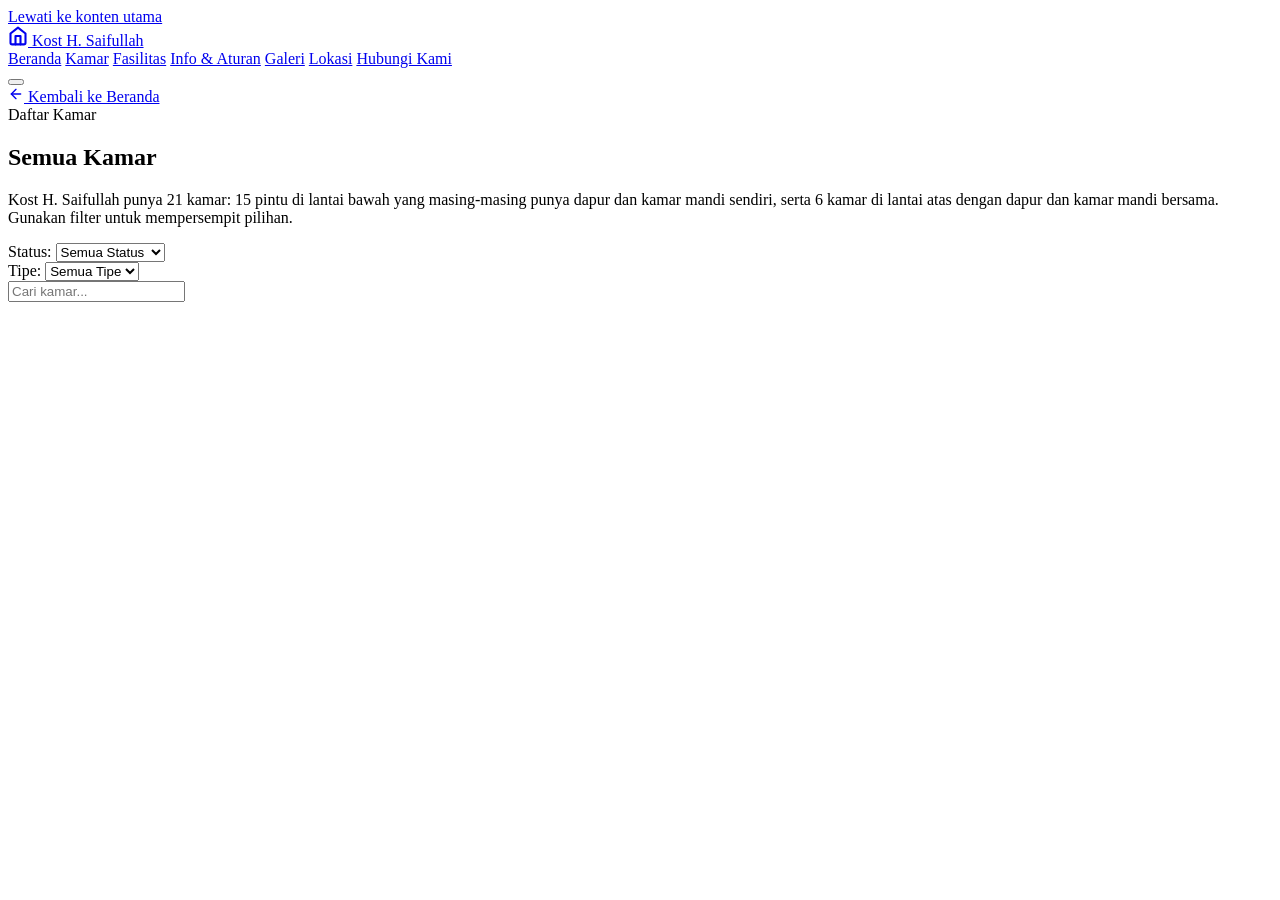
==== kamar.html @ bcdac12e "Add files via upload" ====
<!DOCTYPE html>
<html lang="id">
<head>
  <meta charset="UTF-8">
  <meta name="viewport" content="width=device-width, initial-scale=1.0">
  <meta name="description" content="Daftar lengkap 21 kamar Kost H. Saifullah di Simpang Empat, Batulicin — 15 pintu dengan dapur &amp; kamar mandi pribadi dan 6 kamar lantai atas. Lengkap dengan status ketersediaan, tarif, dan filter.">
  <meta name="theme-color" content="#3A86FF">
  <meta name="robots" content="index, follow">

  <!-- GANTI setelah deploy: URL final situs -->
  <link rel="canonical" href="https://kost-h-saifullah.netlify.app/kamar.html">

  <!-- Open Graph — preview link di WhatsApp, Facebook, Telegram -->
  <meta property="og:type" content="website">
  <meta property="og:locale" content="id_ID">
  <meta property="og:site_name" content="Kost H. Saifullah">
  <meta property="og:url" content="https://kost-h-saifullah.netlify.app/kamar.html">
  <meta property="og:title" content="Daftar Kamar — Kost H. Saifullah">
  <meta property="og:description" content="21 kamar di Simpang Empat, Batulicin. Mulai Rp 500.000/bulan, air &amp; listrik sudah termasuk. Cek status ketersediaan tiap kamar.">
  <!-- GANTI dengan foto asli kost (ukuran ideal 1200x630) -->
  <meta property="og:image" content="https://images.unsplash.com/photo-1564013799919-ab600027ffc6?w=1200&amp;h=630&amp;fit=crop&amp;q=80">
  <meta property="og:image:width" content="1200">
  <meta property="og:image:height" content="630">
  <meta property="og:image:alt" content="Tampak depan Kost H. Saifullah">

  <meta name="twitter:card" content="summary_large_image">
  <meta name="twitter:title" content="Daftar Kamar — Kost H. Saifullah">
  <meta name="twitter:description" content="21 kamar di Simpang Empat, Batulicin. Mulai Rp 500.000/bulan, air &amp; listrik sudah termasuk.">
  <meta name="twitter:image" content="https://images.unsplash.com/photo-1564013799919-ab600027ffc6?w=1200&amp;h=630&amp;fit=crop&amp;q=80">

  <title>Daftar Kamar — Kost H. Saifullah</title>

  <!-- Fonts -->
  <link rel="preconnect" href="https://fonts.googleapis.com">
  <link rel="preconnect" href="https://fonts.gstatic.com" crossorigin>
  <link href="https://fonts.googleapis.com/css2?family=Poppins:wght@400;500;700&display=swap" rel="stylesheet">

  <!-- Styles -->
  <link rel="stylesheet" href="css/style.css">

  <!-- Favicon -->
  <link rel="icon" href="data:image/svg+xml,%3Csvg xmlns='http://www.w3.org/2000/svg' viewBox='0 0 24 24' fill='%233A86FF'%3E%3Cpath d='M3 9l9-7 9 7v11a2 2 0 0 1-2 2H5a2 2 0 0 1-2-2z'/%3E%3Cpolyline points='9 22 9 12 15 12 15 22' fill='white'/%3E%3C/svg%3E">
</head>
<body>

  <a class="skip-link" href="#konten">Lewati ke konten utama</a>

  <noscript>
    <div class="noscript-banner">
      <h1>Daftar Kamar — Kost H. Saifullah</h1>
      <p>Halaman ini membutuhkan JavaScript untuk menampilkan daftar kamar beserta status ketersediaannya.
         Aktifkan JavaScript di browser Anda, lalu muat ulang halaman.</p>
      <p><strong>Peringatan:</strong> waspada penipuan. Wajib melihat wujud fisik kamar atau mendatangi lokasi
         langsung sebelum melakukan transfer uang.</p>
    </div>
  </noscript>

  <!-- ============================================================
       NAVIGATION — tautan section menunjuk ke beranda (index.html)
       ============================================================ -->
  <nav class="nav" id="nav">
    <div class="nav__container">
      <a href="index.html" class="nav__logo">
        <span class="nav__logo-icon">
          <svg xmlns="http://www.w3.org/2000/svg" width="20" height="20" viewBox="0 0 24 24" fill="none" stroke="currentColor" stroke-width="2.5" stroke-linecap="round" stroke-linejoin="round">
            <path d="M3 9l9-7 9 7v11a2 2 0 0 1-2 2H5a2 2 0 0 1-2-2z"/>
            <polyline points="9 22 9 12 15 12 15 22"/>
          </svg>
        </span>
        Kost H. Saifullah
      </a>

      <div class="nav__links" id="navLinks">
        <a href="index.html" class="nav__link">Beranda</a>
        <a href="kamar.html" class="nav__link active">Kamar</a>
        <a href="index.html#fasilitas" class="nav__link">Fasilitas</a>
        <a href="index.html#info" class="nav__link">Info &amp; Aturan</a>
        <a href="index.html#galeri" class="nav__link">Galeri</a>
        <a href="index.html#lokasi" class="nav__link">Lokasi</a>
        <a href="index.html#hubungi" class="nav__link">Hubungi Kami</a>
      </div>

      <button type="button" class="nav__hamburger" id="hamburger" aria-label="Buka menu navigasi" aria-expanded="false" aria-controls="navLinks">
        <span></span>
        <span></span>
        <span></span>
      </button>
    </div>
  </nav>

  <main id="konten">

  <!-- ============================================================
       DAFTAR SEMUA KAMAR + FILTER
       ============================================================ -->
  <section class="section section--halaman" id="kamar">
    <div class="container">
      <a class="tautan-kembali" href="index.html">
        <svg xmlns="http://www.w3.org/2000/svg" width="16" height="16" viewBox="0 0 24 24" fill="none" stroke="currentColor" stroke-width="2" stroke-linecap="round" stroke-linejoin="round" aria-hidden="true" focusable="false">
          <line x1="19" y1="12" x2="5" y2="12"/>
          <polyline points="12 19 5 12 12 5"/>
        </svg>
        Kembali ke Beranda
      </a>

      <div class="text-center">
        <span class="section-label">Daftar Kamar</span>
        <h1 class="section-title">Semua Kamar</h1>
        <p class="section-desc mx-auto">Kost H. Saifullah punya 21 kamar: 15 pintu di lantai bawah yang masing-masing
          punya dapur dan kamar mandi sendiri, serta 6 kamar di lantai atas dengan dapur dan kamar mandi bersama.
          Gunakan filter untuk mempersempit pilihan.</p>
      </div>

      <div class="filters">
        <div class="filter-group">
          <span class="filter-label">Status:</span>
          <select class="filter-select" id="filterStatus">
            <option value="all">Semua Status</option>
            <option value="tersedia">Tersedia</option>
            <option value="hampir-penuh">Hampir Penuh</option>
            <option value="tidak-tersedia">Tidak Tersedia</option>
          </select>
        </div>

        <div class="filter-group">
          <span class="filter-label">Tipe:</span>
          <!-- Daftar tipe diisi dari data.js oleh renderTypeFilterOptions() -->
          <select class="filter-select" id="filterType">
            <option value="">Semua Tipe</option>
          </select>
        </div>

        <div class="filter-group" style="flex:1;min-width:200px;">
          <input class="filter-search" id="filterSearch" type="text" placeholder="Cari kamar..." aria-label="Cari kamar">
        </div>
      </div>

      <div class="filter-result" id="filterResult" aria-live="polite"></div>

      <div id="allRooms"></div>
    </div>
  </section>

  </main>

  <!-- ============================================================
       FOOTER
       ============================================================ -->
  <footer class="footer">
    <div class="container" id="footerContent"></div>
  </footer>

  <div id="backToTop"></div>

  <!-- ============================================================
       SCRIPTS
       ============================================================ -->
  <script src="js/data.js"></script>
  <script src="js/status.js"></script>
  <script src="js/script.js"></script>

</body>
</html>
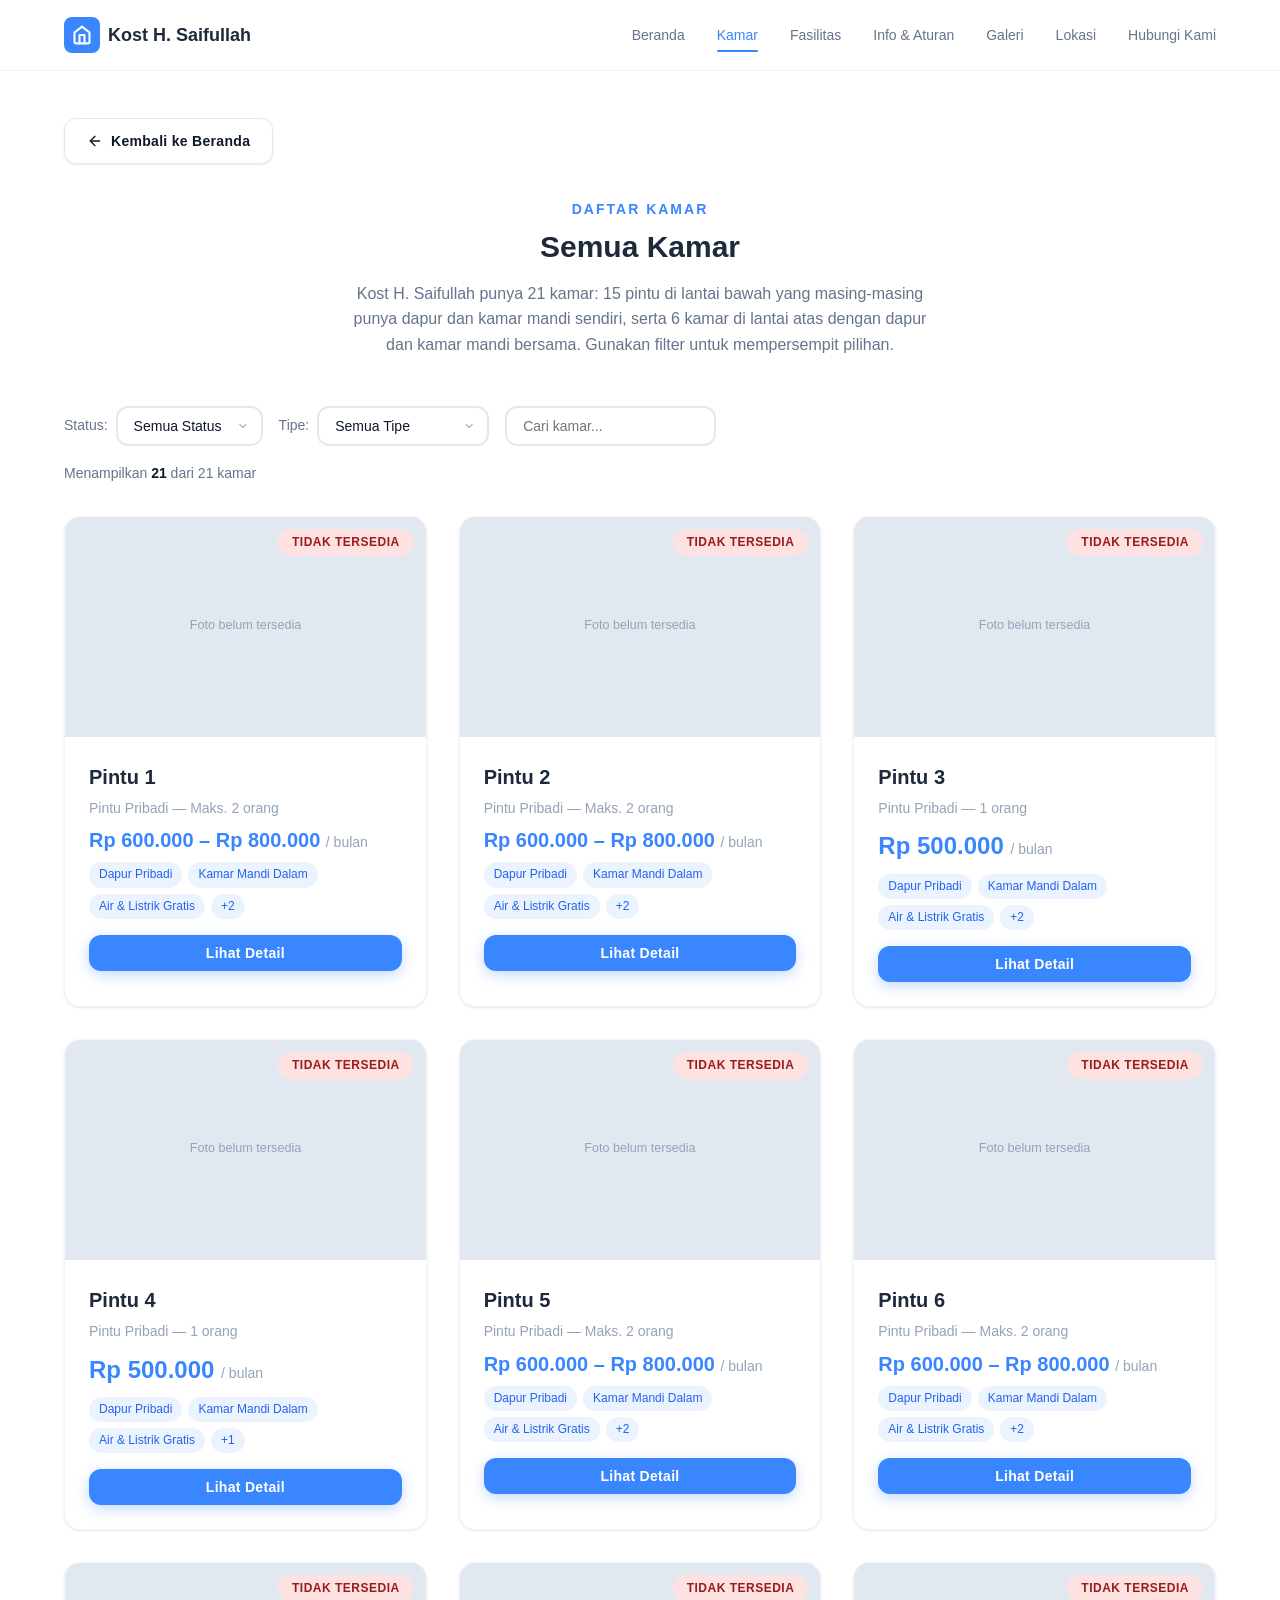
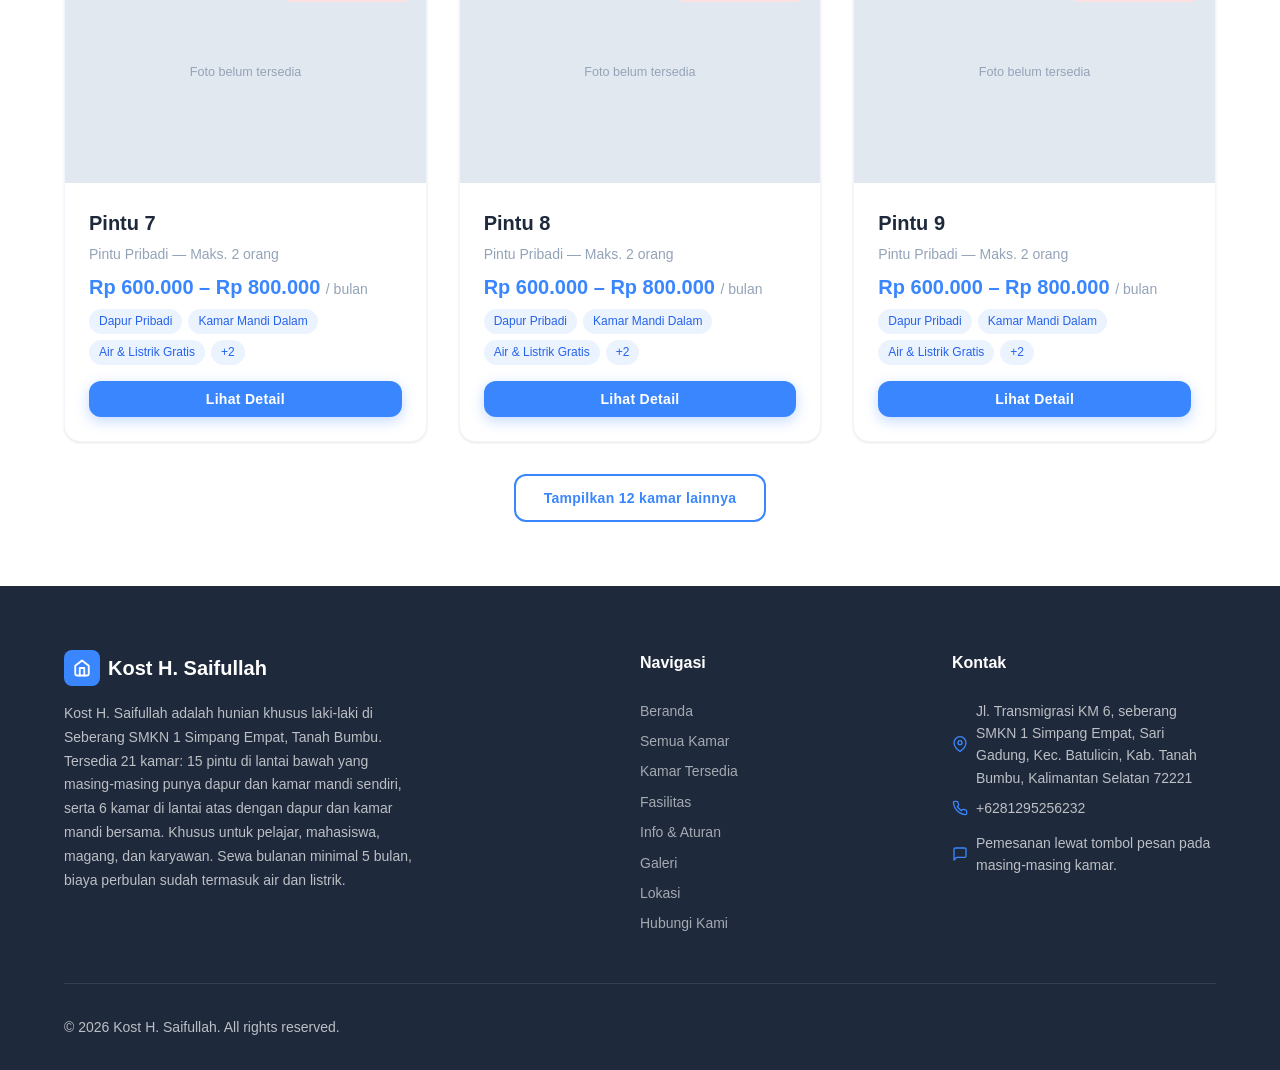
==== commit ba1eb1c6: "ganti OG image pakai foto asli kost" ====
--- a/kamar.html
+++ b/kamar.html
@@ -17,16 +17,15 @@
   <meta property="og:url" content="https://kost-h-saifullah.netlify.app/kamar.html">
   <meta property="og:title" content="Daftar Kamar — Kost H. Saifullah">
   <meta property="og:description" content="21 kamar di Simpang Empat, Batulicin. Mulai Rp 500.000/bulan, air &amp; listrik sudah termasuk. Cek status ketersediaan tiap kamar.">
-  <!-- GANTI dengan foto asli kost (ukuran ideal 1200x630) -->
-  <meta property="og:image" content="https://images.unsplash.com/photo-1564013799919-ab600027ffc6?w=1200&amp;h=630&amp;fit=crop&amp;q=80">
+  <meta property="og:image" content="https://kost-h-saifullah.netlify.app/images/webkos_og.jpg">
   <meta property="og:image:width" content="1200">
   <meta property="og:image:height" content="630">
-  <meta property="og:image:alt" content="Tampak depan Kost H. Saifullah">
+  <meta property="og:image:alt" content="Kost H. Saifullah — Hunian nyaman di Batulicin">
 
   <meta name="twitter:card" content="summary_large_image">
   <meta name="twitter:title" content="Daftar Kamar — Kost H. Saifullah">
   <meta name="twitter:description" content="21 kamar di Simpang Empat, Batulicin. Mulai Rp 500.000/bulan, air &amp; listrik sudah termasuk.">
-  <meta name="twitter:image" content="https://images.unsplash.com/photo-1564013799919-ab600027ffc6?w=1200&amp;h=630&amp;fit=crop&amp;q=80">
+  <meta name="twitter:image" content="https://kost-h-saifullah.netlify.app/images/webkos_og.jpg">
 
   <title>Daftar Kamar — Kost H. Saifullah</title>
 
--- a/css/style.css
+++ b/css/style.css
@@ -0,0 +1,2757 @@
+/* ============================================================
+   KOST H. SAIFULLAH — Website Styles
+   Modern · Profesional · Responsif
+   ============================================================ */
+
+/* --- CSS Custom Properties --- */
+:root {
+    /* Colors — Biru Laut Professional */
+    --primary: #3A86FF;
+    --primary-hover: #2D7AE8;
+    --primary-light: #EBF3FF;
+    --primary-dark: #2563EB;
+    --secondary: #1E293B;
+    --secondary-light: #334155;
+    --accent: #60A5FA;
+    --accent-light: #DBEAFE;
+    --bg: #FFFFFF;
+    --bg-alt: #F8FAFC;
+    --surface: #FFFFFF;
+    --text: #0F172A;
+    --text-secondary: #64748B;
+    --text-muted: #94A3B8;
+    --border: #E2E8F0;
+    --border-light: #F1F5F9;
+
+    /* Status Colors */
+    --success: #10B981;
+    --success-bg: #D1FAE5;
+    --warning: #F59E0B;
+    --warning-bg: #FEF3C7;
+    --danger: #EF4444;
+    --danger-bg: #FEE2E2;
+
+    /* Typography */
+    --font-family: 'Poppins', -apple-system, BlinkMacSystemFont, 'Segoe UI', Roboto, sans-serif;
+    --font-size-xs: 0.75rem;
+    --font-size-sm: 0.875rem;
+    --font-size-base: 1rem;
+    --font-size-lg: 1.125rem;
+    --font-size-xl: 1.25rem;
+    --font-size-2xl: 1.5rem;
+    --font-size-3xl: 1.875rem;
+    --font-size-4xl: 2.25rem;
+    --font-size-5xl: 3rem;
+
+    /* Spacing */
+    --space-xs: 0.25rem;
+    --space-sm: 0.5rem;
+    --space-md: 1rem;
+    --space-lg: 1.5rem;
+    --space-xl: 2rem;
+    --space-2xl: 3rem;
+    --space-3xl: 4rem;
+    --space-4xl: 6rem;
+
+    /* Border Radius */
+    --radius-sm: 8px;
+    --radius-md: 12px;
+    --radius-lg: 16px;
+    --radius-xl: 24px;
+    --radius-full: 9999px;
+
+    /* Shadows */
+    --shadow-sm: 0 1px 3px rgba(0, 0, 0, 0.06), 0 1px 2px rgba(0, 0, 0, 0.04);
+    --shadow-md: 0 4px 12px rgba(0, 0, 0, 0.08);
+    --shadow-lg: 0 10px 30px rgba(0, 0, 0, 0.1);
+    --shadow-xl: 0 20px 60px rgba(0, 0, 0, 0.15);
+
+    /* Transitions */
+    --transition-fast: 150ms ease;
+    --transition-base: 250ms ease;
+    --transition-slow: 400ms ease;
+
+    /* Container */
+    --container-max: 1200px;
+    --container-pad: 1.5rem;
+}
+
+/* --- Reset & Base --- */
+*,
+*::before,
+*::after {
+    margin: 0;
+    padding: 0;
+    box-sizing: border-box;
+}
+
+html {
+    scroll-behavior: smooth;
+    -webkit-text-size-adjust: 100%;
+}
+
+body {
+    font-family: var(--font-family);
+    font-size: var(--font-size-base);
+    line-height: 1.6;
+    color: var(--text);
+    background-color: var(--bg);
+    -webkit-font-smoothing: antialiased;
+    -moz-osx-font-smoothing: grayscale;
+}
+
+img {
+    max-width: 100%;
+    height: auto;
+    display: block;
+}
+
+a {
+    color: var(--primary);
+    text-decoration: none;
+    transition: color var(--transition-fast);
+}
+
+a:hover {
+    color: var(--primary-hover);
+}
+
+button {
+    cursor: pointer;
+    font-family: inherit;
+    border: none;
+    background: none;
+}
+
+ul,
+ol {
+    list-style: none;
+}
+
+/* --- Container --- */
+.container {
+    max-width: var(--container-max);
+    margin: 0 auto;
+    padding: 0 var(--container-pad);
+}
+
+/* --- Section --- */
+.section {
+    padding: var(--space-3xl) 0;
+}
+
+.section-label {
+    display: inline-block;
+    font-size: var(--font-size-sm);
+    font-weight: 600;
+    color: var(--primary);
+    text-transform: uppercase;
+    letter-spacing: 2px;
+    margin-bottom: var(--space-sm);
+}
+
+.section-title {
+    font-size: var(--font-size-3xl);
+    font-weight: 700;
+    color: var(--secondary);
+    margin-bottom: var(--space-md);
+    line-height: 1.2;
+}
+
+.section-desc {
+    font-size: var(--font-size-base);
+    color: var(--text-secondary);
+    max-width: 600px;
+    margin-bottom: var(--space-2xl);
+}
+
+.text-center {
+    text-align: center;
+}
+
+.mx-auto {
+    margin-left: auto;
+    margin-right: auto;
+}
+
+/* --- Navigation --- */
+.nav {
+    position: fixed;
+    top: 0;
+    left: 0;
+    right: 0;
+    z-index: 1000;
+    background: rgba(255, 255, 255, 0.95);
+    backdrop-filter: blur(20px);
+    -webkit-backdrop-filter: blur(20px);
+    border-bottom: 1px solid var(--border-light);
+    transition: box-shadow var(--transition-base);
+}
+
+.nav.scrolled {
+    box-shadow: var(--shadow-sm);
+}
+
+.nav__container {
+    max-width: var(--container-max);
+    margin: 0 auto;
+    padding: 0 var(--container-pad);
+    display: flex;
+    align-items: center;
+    justify-content: space-between;
+    height: 70px;
+}
+
+.nav__logo {
+    display: flex;
+    align-items: center;
+    gap: var(--space-sm);
+    font-weight: 700;
+    font-size: var(--font-size-lg);
+    color: var(--secondary);
+    text-decoration: none;
+}
+
+.nav__logo-icon {
+    width: 36px;
+    height: 36px;
+    background: var(--primary);
+    border-radius: var(--radius-sm);
+    display: flex;
+    align-items: center;
+    justify-content: center;
+    color: white;
+    font-size: 18px;
+}
+
+.nav__links {
+    display: flex;
+    align-items: center;
+    gap: var(--space-xl);
+}
+
+.nav__link {
+    font-size: var(--font-size-sm);
+    font-weight: 500;
+    color: var(--text-secondary);
+    transition: color var(--transition-fast);
+    position: relative;
+    padding: 4px 0;
+}
+
+.nav__link::after {
+    content: '';
+    position: absolute;
+    bottom: -2px;
+    left: 0;
+    width: 0;
+    height: 2px;
+    background: var(--primary);
+    border-radius: 2px;
+    transition: width var(--transition-base);
+}
+
+.nav__link:hover,
+.nav__link.active {
+    color: var(--primary);
+}
+
+.nav__link:hover::after,
+.nav__link.active::after {
+    width: 100%;
+}
+
+.nav__hamburger {
+    display: none;
+    flex-direction: column;
+    gap: 5px;
+    padding: 4px;
+    cursor: pointer;
+    background: none;
+    border: none;
+}
+
+.nav__hamburger span {
+    display: block;
+    width: 24px;
+    height: 2px;
+    background: var(--secondary);
+    border-radius: 2px;
+    transition: var(--transition-base);
+}
+
+.nav__hamburger.active span:nth-child(1) {
+    transform: rotate(45deg) translate(5px, 5px);
+}
+
+.nav__hamburger.active span:nth-child(2) {
+    opacity: 0;
+}
+
+.nav__hamburger.active span:nth-child(3) {
+    transform: rotate(-45deg) translate(5px, -5px);
+}
+
+/* --- Hero --- */
+.hero {
+    min-height: 100vh;
+    display: flex;
+    align-items: center;
+    position: relative;
+    padding-top: 70px;
+    overflow: hidden;
+    background: linear-gradient(135deg, var(--secondary) 0%, #0F172A 100%);
+}
+
+.hero__bg {
+    position: absolute;
+    inset: 0;
+    z-index: 0;
+}
+
+.hero__bg img {
+    width: 100%;
+    height: 100%;
+    object-fit: cover;
+    opacity: 0.25;
+}
+
+.hero__overlay {
+    position: absolute;
+    inset: 0;
+    background: linear-gradient(
+        135deg,
+        rgba(30, 41, 59, 0.92) 0%,
+        rgba(30, 41, 59, 0.7) 50%,
+        rgba(30, 41, 59, 0.5) 100%
+    );
+    z-index: 1;
+}
+
+.hero__content {
+    position: relative;
+    z-index: 2;
+    max-width: 700px;
+    padding: var(--space-3xl) var(--container-pad);
+}
+
+.hero__badge {
+    display: inline-flex;
+    align-items: center;
+    gap: 6px;
+    background: rgba(255, 255, 255, 0.1);
+    backdrop-filter: blur(10px);
+    border: 1px solid rgba(255, 255, 255, 0.15);
+    padding: 6px 16px;
+    border-radius: var(--radius-full);
+    font-size: var(--font-size-sm);
+    color: rgba(255, 255, 255, 0.9);
+    margin-bottom: var(--space-lg);
+    animation: fadeInUp 0.6s ease;
+}
+
+.hero__title {
+    font-size: var(--font-size-5xl);
+    font-weight: 800;
+    color: white;
+    line-height: 1.15;
+    margin-bottom: var(--space-lg);
+    animation: fadeInUp 0.6s ease 0.1s both;
+}
+
+.hero__title span {
+    color: var(--primary);
+}
+
+.hero__desc {
+    font-size: var(--font-size-lg);
+    color: rgba(255, 255, 255, 0.8);
+    line-height: 1.7;
+    margin-bottom: var(--space-xl);
+    animation: fadeInUp 0.6s ease 0.2s both;
+}
+
+.hero__actions {
+    display: flex;
+    gap: var(--space-md);
+    flex-wrap: wrap;
+    animation: fadeInUp 0.6s ease 0.3s both;
+}
+
+/* --- Buttons --- */
+.btn {
+    display: inline-flex;
+    align-items: center;
+    gap: 8px;
+    padding: 14px 28px;
+    font-size: var(--font-size-sm);
+    font-weight: 600;
+    border-radius: var(--radius-md);
+    transition: all var(--transition-base);
+    text-decoration: none;
+    letter-spacing: 0.3px;
+}
+
+.btn-primary {
+    background: var(--primary);
+    color: white;
+    box-shadow: 0 4px 14px rgba(58, 134, 255, 0.3);
+}
+
+.btn-primary:hover {
+    background: var(--primary-hover);
+    color: white;
+    transform: translateY(-2px);
+    box-shadow: 0 6px 20px rgba(58, 134, 255, 0.35);
+}
+
+.btn-outline {
+    background: transparent;
+    color: white;
+    border: 2px solid rgba(255, 255, 255, 0.3);
+}
+
+.btn-outline:hover {
+    background: rgba(255, 255, 255, 0.1);
+    color: white;
+    border-color: rgba(255, 255, 255, 0.5);
+}
+
+.btn-wa {
+    background: #25D366;
+    color: white;
+    box-shadow: 0 4px 14px rgba(37, 211, 102, 0.35);
+}
+
+.btn-wa:hover {
+    background: #20BD5A;
+    color: white;
+    transform: translateY(-2px);
+    box-shadow: 0 6px 20px rgba(37, 211, 102, 0.4);
+}
+
+.btn-wa-large {
+    padding: 18px 36px;
+    font-size: var(--font-size-lg);
+}
+
+.btn-sm {
+    padding: 10px 20px;
+    font-size: var(--font-size-sm);
+}
+
+/* --- Room Cards --- */
+.rooms-grid {
+    display: grid;
+    grid-template-columns: repeat(auto-fill, minmax(340px, 1fr));
+    gap: var(--space-xl);
+}
+
+.room-card {
+    background: var(--surface);
+    border-radius: var(--radius-lg);
+    overflow: hidden;
+    box-shadow: var(--shadow-sm);
+    transition: all var(--transition-base);
+    border: 1px solid var(--border-light);
+}
+
+.room-card:hover {
+    transform: translateY(-4px);
+    box-shadow: var(--shadow-lg);
+}
+
+.room-card__image {
+    position: relative;
+    height: 220px;
+    overflow: hidden;
+}
+
+.room-card__image img {
+    width: 100%;
+    height: 100%;
+    object-fit: cover;
+    transition: transform var(--transition-slow);
+}
+
+.room-card:hover .room-card__image img {
+    transform: scale(1.05);
+}
+
+.room-card__status {
+    position: absolute;
+    top: 12px;
+    right: 12px;
+    padding: 4px 14px;
+    border-radius: var(--radius-full);
+    font-size: var(--font-size-xs);
+    font-weight: 600;
+    text-transform: uppercase;
+    letter-spacing: 0.5px;
+}
+
+.room-card__status--tersedia {
+    background: var(--success-bg);
+    color: var(--success);
+}
+
+.room-card__status--hampir-penuh {
+    background: var(--warning-bg);
+    color: var(--warning);
+}
+
+.room-card__status--tidak-tersedia {
+    background: var(--danger-bg);
+    color: var(--danger);
+}
+
+.room-card__body {
+    padding: var(--space-lg);
+}
+
+.room-card__title {
+    font-size: var(--font-size-xl);
+    font-weight: 700;
+    color: var(--secondary);
+    margin-bottom: 4px;
+}
+
+.room-card__type {
+    font-size: var(--font-size-sm);
+    color: var(--text-muted);
+    margin-bottom: var(--space-sm);
+}
+
+.room-card__price {
+    font-size: var(--font-size-2xl);
+    font-weight: 700;
+    color: var(--primary);
+    margin-bottom: var(--space-sm);
+}
+
+.room-card__price span {
+    font-size: var(--font-size-sm);
+    font-weight: 400;
+    color: var(--text-muted);
+}
+
+.room-card__facilities {
+    display: flex;
+    flex-wrap: wrap;
+    gap: 6px;
+    margin-bottom: var(--space-md);
+}
+
+.room-card__facility-tag {
+    font-size: var(--font-size-xs);
+    padding: 3px 10px;
+    background: var(--primary-light);
+    color: var(--primary-dark);
+    border-radius: var(--radius-full);
+    font-weight: 500;
+}
+
+.room-card__action {
+    display: flex;
+    gap: var(--space-sm);
+}
+
+/* --- Filters --- */
+.filters {
+    display: flex;
+    flex-wrap: wrap;
+    gap: var(--space-md);
+    margin-bottom: var(--space-2xl);
+    align-items: center;
+}
+
+.filter-group {
+    display: flex;
+    align-items: center;
+    gap: var(--space-sm);
+}
+
+.filter-label {
+    font-size: var(--font-size-sm);
+    font-weight: 500;
+    color: var(--text-secondary);
+}
+
+.filter-select {
+    padding: 10px 16px;
+    border: 2px solid var(--border);
+    border-radius: var(--radius-md);
+    font-family: inherit;
+    font-size: var(--font-size-sm);
+    color: var(--text);
+    background: var(--surface);
+    cursor: pointer;
+    transition: border-color var(--transition-fast);
+    appearance: none;
+    background-image: url("data:image/svg+xml,%3Csvg xmlns='http://www.w3.org/2000/svg' width='12' height='12' viewBox='0 0 24 24' fill='none' stroke='%236B7280' stroke-width='2' stroke-linecap='round' stroke-linejoin='round'%3E%3Cpolyline points='6 9 12 15 18 9'%3E%3C/polyline%3E%3C/svg%3E");
+    background-repeat: no-repeat;
+    background-position: right 12px center;
+    padding-right: 36px;
+}
+
+.filter-select:focus {
+    outline: none;
+    border-color: var(--primary);
+}
+
+.filter-search {
+    padding: 10px 16px;
+    border: 2px solid var(--border);
+    border-radius: var(--radius-md);
+    font-family: inherit;
+    font-size: var(--font-size-sm);
+    color: var(--text);
+    background: var(--surface);
+    min-width: 200px;
+    transition: border-color var(--transition-fast);
+}
+
+.filter-search:focus {
+    outline: none;
+    border-color: var(--primary);
+}
+
+/* --- Room Detail Modal --- */
+.modal-overlay {
+    position: fixed;
+    inset: 0;
+    z-index: 2000;
+    background: rgba(0, 0, 0, 0.6);
+    backdrop-filter: blur(8px);
+    -webkit-backdrop-filter: blur(8px);
+    display: flex;
+    align-items: flex-start;
+    justify-content: center;
+    padding: var(--space-xl);
+    overflow-y: auto;
+    opacity: 0;
+    visibility: hidden;
+    transition: all var(--transition-base);
+}
+
+.modal-overlay.active {
+    opacity: 1;
+    visibility: visible;
+}
+
+.modal {
+    background: var(--surface);
+    border-radius: var(--radius-xl);
+    max-width: 900px;
+    width: 100%;
+    margin-top: 40px;
+    margin-bottom: 40px;
+    overflow: hidden;
+    box-shadow: var(--shadow-xl);
+    transform: translateY(30px) scale(0.95);
+    transition: transform var(--transition-base);
+}
+
+.modal-overlay.active .modal {
+    transform: translateY(0) scale(1);
+}
+
+.modal__close {
+    position: absolute;
+    top: 16px;
+    right: 16px;
+    width: 40px;
+    height: 40px;
+    background: rgba(0, 0, 0, 0.5);
+    border-radius: 50%;
+    display: flex;
+    align-items: center;
+    justify-content: center;
+    color: white;
+    font-size: 20px;
+    z-index: 10;
+    transition: background var(--transition-fast);
+}
+
+.modal__close:hover {
+    background: rgba(0, 0, 0, 0.7);
+}
+
+.modal__gallery {
+    position: relative;
+    height: 400px;
+    background: var(--bg-alt);
+}
+
+.modal__gallery-main {
+    width: 100%;
+    height: 100%;
+    object-fit: cover;
+}
+
+.modal__gallery-nav {
+    position: absolute;
+    top: 50%;
+    transform: translateY(-50%);
+    width: 44px;
+    height: 44px;
+    background: rgba(255, 255, 255, 0.9);
+    border-radius: 50%;
+    display: flex;
+    align-items: center;
+    justify-content: center;
+    color: var(--secondary);
+    font-size: 18px;
+    cursor: pointer;
+    transition: all var(--transition-fast);
+    box-shadow: var(--shadow-md);
+    z-index: 5;
+}
+
+.modal__gallery-nav:hover {
+    background: white;
+    transform: translateY(-50%) scale(1.05);
+}
+
+.modal__gallery-nav--prev {
+    left: 16px;
+}
+
+.modal__gallery-nav--next {
+    right: 16px;
+}
+
+.modal__gallery-dots {
+    position: absolute;
+    bottom: 16px;
+    left: 50%;
+    transform: translateX(-50%);
+    display: flex;
+    gap: 8px;
+}
+
+.modal__gallery-dot {
+    width: 8px;
+    height: 8px;
+    border-radius: 50%;
+    background: rgba(255, 255, 255, 0.5);
+    cursor: pointer;
+    transition: all var(--transition-fast);
+}
+
+.modal__gallery-dot.active {
+    background: white;
+    width: 24px;
+    border-radius: 4px;
+}
+
+.modal__body {
+    padding: var(--space-2xl);
+}
+
+.modal__header {
+    display: flex;
+    justify-content: space-between;
+    align-items: flex-start;
+    flex-wrap: wrap;
+    gap: var(--space-md);
+    margin-bottom: var(--space-lg);
+}
+
+.modal__title {
+    font-size: var(--font-size-2xl);
+    font-weight: 700;
+    color: var(--secondary);
+}
+
+.modal__price {
+    font-size: var(--font-size-2xl);
+    font-weight: 700;
+    color: var(--primary);
+}
+
+.modal__price span {
+    font-size: var(--font-size-sm);
+    font-weight: 400;
+    color: var(--text-muted);
+}
+
+.modal__info-grid {
+    display: grid;
+    grid-template-columns: repeat(auto-fit, minmax(200px, 1fr));
+    gap: var(--space-md);
+    margin-bottom: var(--space-xl);
+}
+
+.modal__info-item {
+    display: flex;
+    align-items: center;
+    gap: var(--space-sm);
+    padding: var(--space-md);
+    background: var(--bg);
+    border-radius: var(--radius-md);
+}
+
+.modal__info-item svg {
+    width: 20px;
+    height: 20px;
+    color: var(--primary);
+    flex-shrink: 0;
+}
+
+.modal__info-label {
+    font-size: var(--font-size-xs);
+    color: var(--text-muted);
+    text-transform: uppercase;
+    letter-spacing: 0.5px;
+}
+
+.modal__info-value {
+    font-size: var(--font-size-sm);
+    font-weight: 600;
+    color: var(--text);
+}
+
+.modal__desc {
+    color: var(--text-secondary);
+    line-height: 1.7;
+    margin-bottom: var(--space-xl);
+}
+
+.modal__facilities-title {
+    font-size: var(--font-size-lg);
+    font-weight: 600;
+    color: var(--secondary);
+    margin-bottom: var(--space-md);
+}
+
+.modal__facilities-list {
+    display: grid;
+    grid-template-columns: repeat(auto-fill, minmax(180px, 1fr));
+    gap: var(--space-sm);
+    margin-bottom: var(--space-xl);
+}
+
+.modal__facility-item {
+    display: flex;
+    align-items: center;
+    gap: var(--space-sm);
+    padding: 8px 12px;
+    background: var(--primary-light);
+    border-radius: var(--radius-sm);
+    font-size: var(--font-size-sm);
+    color: var(--secondary);
+}
+
+.modal__facility-item svg {
+    width: 16px;
+    height: 16px;
+    color: var(--primary);
+    flex-shrink: 0;
+}
+
+.modal__wa-btn {
+    width: 100%;
+    justify-content: center;
+}
+
+.modal__bathroom {
+    margin-top: var(--space-xl);
+    padding-top: var(--space-xl);
+    border-top: 1px solid var(--border);
+}
+
+.modal__bathroom-title {
+    font-size: var(--font-size-lg);
+    font-weight: 600;
+    color: var(--secondary);
+    margin-bottom: var(--space-md);
+}
+
+.modal__bathroom-img {
+    width: 100%;
+    max-height: 300px;
+    object-fit: cover;
+    border-radius: var(--radius-md);
+}
+
+/* --- Facilities Section --- */
+.facilities-grid {
+    display: grid;
+    grid-template-columns: repeat(auto-fill, minmax(180px, 1fr));
+    gap: var(--space-lg);
+}
+
+.facility-card {
+    background: var(--surface);
+    border-radius: var(--radius-lg);
+    padding: var(--space-xl) var(--space-md);
+    text-align: center;
+    border: 1px solid var(--border-light);
+    transition: all var(--transition-base);
+}
+
+.facility-card:hover {
+    transform: translateY(-4px);
+    box-shadow: var(--shadow-md);
+    border-color: var(--primary);
+}
+
+.facility-card__icon {
+    width: 56px;
+    height: 56px;
+    background: var(--primary-light);
+    border-radius: var(--radius-md);
+    display: flex;
+    align-items: center;
+    justify-content: center;
+    margin: 0 auto var(--space-md);
+    color: var(--primary);
+    transition: all var(--transition-base);
+}
+
+.facility-card:hover .facility-card__icon {
+    background: var(--primary);
+    color: white;
+}
+
+.facility-card__icon svg {
+    width: 26px;
+    height: 26px;
+}
+
+.facility-card__name {
+    font-size: var(--font-size-sm);
+    font-weight: 600;
+    color: var(--secondary);
+}
+
+/* --- Gallery Section --- */
+.gallery-tabs {
+    display: flex;
+    flex-wrap: wrap;
+    gap: var(--space-sm);
+    margin-bottom: var(--space-xl);
+}
+
+.gallery-tab {
+    padding: 8px 20px;
+    border-radius: var(--radius-full);
+    font-size: var(--font-size-sm);
+    font-weight: 500;
+    color: var(--text-secondary);
+    background: var(--surface);
+    border: 1px solid var(--border);
+    transition: all var(--transition-fast);
+    cursor: pointer;
+}
+
+.gallery-tab:hover {
+    border-color: var(--primary);
+    color: var(--primary);
+}
+
+.gallery-tab.active {
+    background: var(--primary);
+    color: white;
+    border-color: var(--primary);
+}
+
+.gallery-grid {
+    display: grid;
+    grid-template-columns: repeat(auto-fill, minmax(280px, 1fr));
+    gap: var(--space-md);
+}
+
+.gallery-item {
+    position: relative;
+    border-radius: var(--radius-md);
+    overflow: hidden;
+    cursor: pointer;
+    aspect-ratio: 4/3;
+}
+
+.gallery-item img {
+    width: 100%;
+    height: 100%;
+    object-fit: cover;
+    transition: transform var(--transition-slow);
+}
+
+.gallery-item:hover img {
+    transform: scale(1.08);
+}
+
+.gallery-item__overlay {
+    position: absolute;
+    inset: 0;
+    background: rgba(0, 0, 0, 0.3);
+    opacity: 0;
+    transition: opacity var(--transition-base);
+    display: flex;
+    align-items: center;
+    justify-content: center;
+}
+
+.gallery-item:hover .gallery-item__overlay {
+    opacity: 1;
+}
+
+.gallery-item__overlay svg {
+    width: 40px;
+    height: 40px;
+    color: white;
+}
+
+/* --- Lightbox --- */
+.lightbox {
+    position: fixed;
+    inset: 0;
+    z-index: 3000;
+    background: rgba(0, 0, 0, 0.92);
+    display: flex;
+    align-items: center;
+    justify-content: center;
+    padding: var(--space-xl);
+    opacity: 0;
+    visibility: hidden;
+    transition: all var(--transition-base);
+    cursor: pointer;
+}
+
+.lightbox.active {
+    opacity: 1;
+    visibility: visible;
+}
+
+.lightbox img {
+    max-width: 90vw;
+    max-height: 90vh;
+    object-fit: contain;
+    border-radius: var(--radius-md);
+    transform: scale(0.9);
+    transition: transform var(--transition-base);
+}
+
+.lightbox.active img {
+    transform: scale(1);
+}
+
+.lightbox__close {
+    position: absolute;
+    top: 20px;
+    right: 20px;
+    width: 48px;
+    height: 48px;
+    background: rgba(255, 255, 255, 0.1);
+    border-radius: 50%;
+    display: flex;
+    align-items: center;
+    justify-content: center;
+    color: white;
+    font-size: 24px;
+    cursor: pointer;
+    transition: background var(--transition-fast);
+}
+
+.lightbox__close:hover {
+    background: rgba(255, 255, 255, 0.2);
+}
+
+/* --- Location Section --- */
+.location-wrapper {
+    display: grid;
+    grid-template-columns: 1fr 1fr;
+    gap: var(--space-2xl);
+    align-items: start;
+}
+
+.location-info {
+    display: flex;
+    flex-direction: column;
+    gap: var(--space-lg);
+}
+
+.location-detail {
+    display: flex;
+    gap: var(--space-md);
+    align-items: flex-start;
+}
+
+.location-detail__icon {
+    width: 44px;
+    height: 44px;
+    background: var(--primary-light);
+    border-radius: var(--radius-md);
+    display: flex;
+    align-items: center;
+    justify-content: center;
+    color: var(--primary);
+    flex-shrink: 0;
+}
+
+.location-detail__icon svg {
+    width: 20px;
+    height: 20px;
+}
+
+.location-detail__label {
+    font-size: var(--font-size-xs);
+    color: var(--text-muted);
+    text-transform: uppercase;
+    letter-spacing: 0.5px;
+    margin-bottom: 2px;
+}
+
+.location-detail__value {
+    font-size: var(--font-size-sm);
+    font-weight: 500;
+    color: var(--text);
+}
+
+.location-map {
+    border-radius: var(--radius-lg);
+    overflow: hidden;
+    box-shadow: var(--shadow-md);
+}
+
+.location-map iframe {
+    width: 100%;
+    height: 100%;
+    min-height: 350px;
+    border: none;
+}
+
+.nearby-places {
+    margin-top: var(--space-lg);
+}
+
+.nearby-places__title {
+    font-size: var(--font-size-base);
+    font-weight: 600;
+    color: var(--secondary);
+    margin-bottom: var(--space-md);
+}
+
+.nearby-places__grid {
+    display: grid;
+    grid-template-columns: repeat(auto-fill, minmax(200px, 1fr));
+    gap: var(--space-sm);
+}
+
+.nearby-place {
+    display: flex;
+    align-items: center;
+    gap: var(--space-sm);
+    padding: 8px 12px;
+    background: var(--surface);
+    border-radius: var(--radius-sm);
+    border: 1px solid var(--border-light);
+    font-size: var(--font-size-sm);
+}
+
+.nearby-place svg {
+    width: 14px;
+    height: 14px;
+    color: var(--accent);
+    flex-shrink: 0;
+}
+
+.nearby-place__name {
+    color: var(--text);
+    flex: 1;
+}
+
+.nearby-place__distance {
+    color: var(--text-muted);
+    font-size: var(--font-size-xs);
+    font-weight: 500;
+}
+
+/* --- Advantages Section --- */
+.advantages-grid {
+    display: grid;
+    grid-template-columns: repeat(auto-fill, minmax(300px, 1fr));
+    gap: var(--space-xl);
+}
+
+.advantage-card {
+    background: var(--surface);
+    border-radius: var(--radius-lg);
+    padding: var(--space-xl);
+    border: 1px solid var(--border-light);
+    transition: all var(--transition-base);
+    position: relative;
+    overflow: hidden;
+}
+
+.advantage-card::before {
+    content: '';
+    position: absolute;
+    top: 0;
+    left: 0;
+    right: 0;
+    height: 4px;
+    background: var(--primary);
+    transform: scaleX(0);
+    transform-origin: left;
+    transition: transform var(--transition-base);
+}
+
+.advantage-card:hover::before {
+    transform: scaleX(1);
+}
+
+.advantage-card:hover {
+    transform: translateY(-4px);
+    box-shadow: var(--shadow-md);
+}
+
+.advantage-card__icon {
+    width: 52px;
+    height: 52px;
+    background: var(--primary-light);
+    border-radius: var(--radius-md);
+    display: flex;
+    align-items: center;
+    justify-content: center;
+    color: var(--primary);
+    margin-bottom: var(--space-md);
+}
+
+.advantage-card__icon svg {
+    width: 24px;
+    height: 24px;
+}
+
+.advantage-card__title {
+    font-size: var(--font-size-lg);
+    font-weight: 600;
+    color: var(--secondary);
+    margin-bottom: var(--space-sm);
+}
+
+.advantage-card__desc {
+    font-size: var(--font-size-sm);
+    color: var(--text-secondary);
+    line-height: 1.6;
+}
+
+/* --- WhatsApp CTA Section --- */
+.wa-cta {
+    background: linear-gradient(135deg, var(--secondary) 0%, #0F172A 100%);
+    border-radius: var(--radius-xl);
+    padding: var(--space-3xl) var(--space-2xl);
+    text-align: center;
+    position: relative;
+    overflow: hidden;
+}
+
+.wa-cta::before {
+    content: '';
+    position: absolute;
+    inset: 0;
+    background: radial-gradient(circle at 80% 20%, rgba(58, 134, 255, 0.15) 0%, transparent 60%);
+}
+
+.wa-cta__content {
+    position: relative;
+    z-index: 1;
+}
+
+.wa-cta__title {
+    font-size: var(--font-size-3xl);
+    font-weight: 700;
+    color: white;
+    margin-bottom: var(--space-sm);
+}
+
+.wa-cta__desc {
+    font-size: var(--font-size-base);
+    color: rgba(255, 255, 255, 0.8);
+    max-width: 500px;
+    margin: 0 auto var(--space-xl);
+    line-height: 1.7;
+}
+
+/* --- Footer --- */
+.footer {
+    background: var(--secondary);
+    color: rgba(255, 255, 255, 0.7);
+    padding: var(--space-3xl) 0 var(--space-xl);
+}
+
+.footer__grid {
+    display: grid;
+    grid-template-columns: 2fr 1fr 1fr;
+    gap: var(--space-2xl);
+    margin-bottom: var(--space-2xl);
+}
+
+.footer__brand {
+    font-size: var(--font-size-xl);
+    font-weight: 700;
+    color: white;
+    margin-bottom: var(--space-md);
+    display: flex;
+    align-items: center;
+    gap: var(--space-sm);
+}
+
+.footer__desc {
+    font-size: var(--font-size-sm);
+    line-height: 1.7;
+    max-width: 350px;
+}
+
+.footer__section-title {
+    font-size: var(--font-size-base);
+    font-weight: 600;
+    color: white;
+    margin-bottom: var(--space-lg);
+}
+
+.footer__links {
+    display: flex;
+    flex-direction: column;
+    gap: var(--space-sm);
+}
+
+.footer__link {
+    font-size: var(--font-size-sm);
+    color: rgba(255, 255, 255, 0.6);
+    transition: color var(--transition-fast);
+}
+
+.footer__link:hover {
+    color: var(--primary);
+}
+
+.footer__contact-item {
+    display: flex;
+    align-items: center;
+    gap: var(--space-sm);
+    font-size: var(--font-size-sm);
+    margin-bottom: var(--space-sm);
+}
+
+.footer__contact-item svg {
+    width: 16px;
+    height: 16px;
+    color: var(--primary);
+    flex-shrink: 0;
+}
+
+.footer__bottom {
+    border-top: 1px solid rgba(255, 255, 255, 0.1);
+    padding-top: var(--space-xl);
+    display: flex;
+    justify-content: space-between;
+    align-items: center;
+    flex-wrap: wrap;
+    gap: var(--space-md);
+    font-size: var(--font-size-sm);
+}
+
+/* --- Scroll Animations --- */
+.animate-on-scroll {
+    opacity: 0;
+    transform: translateY(30px);
+    transition: all 0.6s ease;
+}
+
+.animate-on-scroll.animated {
+    opacity: 1;
+    transform: translateY(0);
+}
+
+@keyframes fadeInUp {
+    from {
+        opacity: 0;
+        transform: translateY(20px);
+    }
+    to {
+        opacity: 1;
+        transform: translateY(0);
+    }
+}
+
+@keyframes floatWA {
+    0%,
+    100% {
+        transform: translateY(0);
+    }
+    50% {
+        transform: translateY(-6px);
+    }
+}
+
+/* --- Empty State --- */
+.empty-state {
+    text-align: center;
+    padding: var(--space-3xl);
+    color: var(--text-muted);
+}
+
+.empty-state svg {
+    width: 64px;
+    height: 64px;
+    margin-bottom: var(--space-md);
+    color: var(--border);
+}
+
+.empty-state p {
+    font-size: var(--font-size-base);
+}
+
+/* --- No Kamar di Hero --- */
+.hero .btn:hover {
+    color: white;
+}
+
+/* ============================================================
+   RESPONSIVE — Mobile First
+   ============================================================ */
+
+/* Tablet & below */
+@media (max-width: 1024px) {
+    .location-wrapper {
+        grid-template-columns: 1fr;
+    }
+
+    .location-map iframe {
+        min-height: 300px;
+    }
+
+    .footer__grid {
+        grid-template-columns: 1fr 1fr;
+    }
+}
+
+/* Mobile */
+@media (max-width: 768px) {
+    :root {
+        --container-pad: 1rem;
+        --space-3xl: 3rem;
+        --space-4xl: 4rem;
+    }
+
+    /* Navigation */
+    .nav__links {
+        position: fixed;
+        top: 70px;
+        left: 0;
+        right: 0;
+        background: var(--surface);
+        flex-direction: column;
+        padding: var(--space-lg);
+        gap: var(--space-sm);
+        border-bottom: 1px solid var(--border);
+        box-shadow: var(--shadow-lg);
+        transform: translateY(-100%);
+        opacity: 0;
+        visibility: hidden;
+        transition: all var(--transition-base);
+    }
+
+    .nav__links.open {
+        transform: translateY(0);
+        opacity: 1;
+        visibility: visible;
+    }
+
+    .nav__link {
+        padding: 12px 0;
+        width: 100%;
+        font-size: var(--font-size-base);
+    }
+
+    .nav__hamburger {
+        display: flex;
+    }
+
+    /* Hero */
+    .hero__title {
+        font-size: var(--font-size-3xl);
+    }
+
+    .hero__desc {
+        font-size: var(--font-size-base);
+    }
+
+    .hero__actions {
+        flex-direction: column;
+    }
+
+    .hero__actions .btn {
+        width: 100%;
+        justify-content: center;
+    }
+
+    /* Section titles */
+    .section-title {
+        font-size: var(--font-size-2xl);
+    }
+
+    /* Rooms grid */
+    .rooms-grid {
+        grid-template-columns: 1fr;
+    }
+
+    /* Modal */
+    .modal-overlay {
+        padding: 0;
+    }
+
+    .modal {
+        border-radius: var(--radius-lg) var(--radius-lg) 0 0;
+        margin-top: auto;
+        margin-bottom: 0;
+        max-height: 95vh;
+        overflow-y: auto;
+    }
+
+    .modal__gallery {
+        height: 250px;
+    }
+
+    .modal__body {
+        padding: var(--space-lg);
+    }
+
+    .modal__header {
+        flex-direction: column;
+    }
+
+    .modal__info-grid {
+        grid-template-columns: 1fr 1fr;
+    }
+
+    .modal__facilities-list {
+        grid-template-columns: 1fr 1fr;
+    }
+
+    /* Gallery */
+    .gallery-grid {
+        grid-template-columns: repeat(auto-fill, minmax(150px, 1fr));
+    }
+
+    .gallery-tabs {
+        overflow-x: auto;
+        flex-wrap: nowrap;
+        padding-bottom: 4px;
+        -webkit-overflow-scrolling: touch;
+    }
+
+    .gallery-tab {
+        flex-shrink: 0;
+    }
+
+    /* Facilities */
+    .facilities-grid {
+        grid-template-columns: repeat(auto-fill, minmax(140px, 1fr));
+        gap: var(--space-md);
+    }
+
+    /* Advantages */
+    .advantages-grid {
+        grid-template-columns: 1fr;
+    }
+
+    /* WA CTA */
+    .wa-cta {
+        padding: var(--space-2xl) var(--space-lg);
+    }
+
+    .wa-cta__title {
+        font-size: var(--font-size-2xl);
+    }
+
+    .btn-wa-large {
+        width: 100%;
+        justify-content: center;
+    }
+
+    /* Footer */
+    .footer__grid {
+        grid-template-columns: 1fr;
+        gap: var(--space-xl);
+    }
+
+    .footer__bottom {
+        flex-direction: column;
+        text-align: center;
+    }
+}
+
+/* Small mobile */
+@media (max-width: 480px) {
+    .hero__title {
+        font-size: var(--font-size-2xl);
+    }
+
+    .modal__info-grid {
+        grid-template-columns: 1fr;
+    }
+
+    .modal__facilities-list {
+        grid-template-columns: 1fr;
+    }
+
+    .room-card__body {
+        padding: var(--space-md);
+    }
+
+    .filters {
+        flex-direction: column;
+        align-items: stretch;
+    }
+
+    .filter-search {
+        min-width: unset;
+        width: 100%;
+    }
+
+    .filter-select {
+        width: 100%;
+    }
+}
+
+/* ============================================================
+   INFO & ATURAN — New Section Styles
+   ============================================================ */
+
+/* Info Grid Cards */
+.info-grid {
+    display: grid;
+    grid-template-columns: repeat(auto-fill, minmax(320px, 1fr));
+    gap: var(--space-md);
+    margin-bottom: var(--space-2xl);
+}
+
+.info-card {
+    display: flex;
+    align-items: flex-start;
+    gap: var(--space-md);
+    background: var(--surface);
+    border: 1px solid var(--border-light);
+    border-radius: var(--radius-md);
+    padding: var(--space-lg);
+    transition: box-shadow var(--transition-base);
+}
+
+.info-card:hover {
+    box-shadow: var(--shadow-sm);
+}
+
+.info-card__icon {
+    width: 44px;
+    height: 44px;
+    background: var(--primary-light);
+    border-radius: var(--radius-sm);
+    display: flex;
+    align-items: center;
+    justify-content: center;
+    color: var(--primary);
+    flex-shrink: 0;
+}
+
+.info-card__icon svg {
+    width: 22px;
+    height: 22px;
+}
+
+.info-card__label {
+    font-size: var(--font-size-xs);
+    font-weight: 600;
+    color: var(--text-muted);
+    text-transform: uppercase;
+    letter-spacing: 0.5px;
+    margin-bottom: 4px;
+}
+
+.info-card__value {
+    font-size: var(--font-size-sm);
+    color: var(--text);
+    line-height: 1.5;
+}
+
+/* Info Sub-section */
+.info-subsection {
+    background: var(--surface);
+    border: 1px solid var(--border-light);
+    border-radius: var(--radius-lg);
+    padding: var(--space-xl);
+    margin-bottom: var(--space-lg);
+}
+
+.info-subsection__title {
+    font-size: var(--font-size-lg);
+    font-weight: 600;
+    color: var(--secondary);
+    display: flex;
+    align-items: center;
+    gap: var(--space-sm);
+    margin-bottom: var(--space-md);
+}
+
+.info-subsection__title svg {
+    color: var(--primary);
+}
+
+/* Payment Methods Grid */
+.payment-grid {
+    display: flex;
+    flex-wrap: wrap;
+    gap: var(--space-sm);
+}
+
+.payment-method {
+    display: inline-flex;
+    align-items: center;
+    gap: 8px;
+    padding: 10px 18px;
+    background: var(--bg-alt);
+    border: 1px solid var(--border);
+    border-radius: var(--radius-full);
+    font-size: var(--font-size-sm);
+    font-weight: 500;
+    color: var(--text);
+    transition: all var(--transition-fast);
+}
+
+.payment-method:hover {
+    border-color: var(--primary);
+    background: var(--primary-light);
+    color: var(--primary);
+}
+
+.payment-method svg {
+    width: 18px;
+    height: 18px;
+    color: var(--primary);
+}
+
+/* Alert Banner */
+.alert-banner {
+    display: flex;
+    align-items: flex-start;
+    gap: var(--space-md);
+    background: #FEF2F2;
+    border: 1px solid #FECACA;
+    border-radius: var(--radius-md);
+    padding: var(--space-lg);
+    margin-bottom: var(--space-lg);
+    color: #991B1B;
+    font-size: var(--font-size-sm);
+    line-height: 1.6;
+}
+
+.alert-banner__icon {
+    width: 40px;
+    height: 40px;
+    background: #FEE2E2;
+    border-radius: 50%;
+    display: flex;
+    align-items: center;
+    justify-content: center;
+    color: #EF4444;
+    flex-shrink: 0;
+}
+
+.alert-banner__icon svg {
+    width: 24px;
+    height: 24px;
+}
+
+/* Edu Section */
+.edu-section {
+    display: grid;
+    grid-template-columns: repeat(auto-fill, minmax(350px, 1fr));
+    gap: var(--space-lg);
+    margin-top: var(--space-lg);
+}
+
+.edu-card {
+    background: var(--surface);
+    border: 1px solid var(--border-light);
+    border-radius: var(--radius-lg);
+    padding: var(--space-xl);
+}
+
+.edu-card__title {
+    font-size: var(--font-size-base);
+    font-weight: 600;
+    color: var(--secondary);
+    display: flex;
+    align-items: center;
+    gap: var(--space-sm);
+    margin-bottom: var(--space-md);
+    padding-bottom: var(--space-sm);
+    border-bottom: 2px solid var(--primary-light);
+}
+
+.edu-card__title svg {
+    color: var(--primary);
+}
+
+.edu-card__list {
+    display: flex;
+    flex-direction: column;
+    gap: var(--space-sm);
+}
+
+.edu-card__list li {
+    display: flex;
+    align-items: flex-start;
+    gap: var(--space-sm);
+    font-size: var(--font-size-sm);
+    color: var(--text-secondary);
+    line-height: 1.5;
+}
+
+.edu-card__list li svg {
+    width: 14px;
+    height: 14px;
+    color: var(--success);
+    margin-top: 3px;
+    flex-shrink: 0;
+}
+
+/* Responsive for new sections */
+@media (max-width: 768px) {
+    .info-grid {
+        grid-template-columns: 1fr;
+    }
+
+    .edu-section {
+        grid-template-columns: 1fr;
+    }
+
+    .info-card {
+        padding: var(--space-md);
+    }
+
+    .info-subsection {
+        padding: var(--space-md);
+    }
+
+    .payment-grid {
+        gap: 6px;
+    }
+
+    .payment-method {
+        font-size: var(--font-size-xs);
+        padding: 8px 14px;
+    }
+}
+/* ============================================================
+   PERBAIKAN & KOMPONEN TAMBAHAN
+   Blok ini sengaja diletakkan paling akhir agar menimpa aturan
+   di atasnya tanpa perlu menaikkan specificity.
+   ============================================================ */
+
+/* --- Anchor tidak lagi tertutup navbar yang fixed --- */
+html {
+    scroll-padding-top: 90px;
+}
+
+section[id],
+main[id] {
+    scroll-margin-top: 90px;
+}
+
+/* --- Hero: 100vh terpotong address bar di browser mobile --- */
+.hero {
+    min-height: 100svh;
+}
+
+/* --- Skip link untuk pengguna keyboard & screen reader --- */
+.skip-link {
+    position: absolute;
+    top: 0;
+    left: 50%;
+    transform: translate(-50%, -120%);
+    z-index: 2500;
+    background: var(--primary);
+    color: white;
+    font-weight: 600;
+    padding: 12px 20px;
+    border-radius: 0 0 var(--radius-sm) var(--radius-sm);
+    transition: transform var(--transition-fast);
+}
+
+.skip-link:focus {
+    transform: translate(-50%, 0);
+    color: white;
+}
+
+/* --- Indikator fokus keyboard (sebelumnya tidak ada sama sekali) --- */
+:focus-visible {
+    outline: 3px solid var(--primary);
+    outline-offset: 2px;
+}
+
+.filter-select:focus-visible,
+.filter-search:focus-visible {
+    outline: 3px solid var(--primary);
+    outline-offset: 2px;
+    border-color: var(--primary);
+}
+
+/* Di atas latar gelap, outline biru nyaris tak terlihat. */
+.hero :focus-visible,
+.wa-cta :focus-visible,
+.modal__gallery :focus-visible,
+.modal__close:focus-visible,
+.lightbox :focus-visible,
+.footer :focus-visible {
+    outline-color: #FFFFFF;
+}
+
+/* --- Kunci scroll saat modal, lightbox, atau menu mobile terbuka --- */
+body.no-scroll,
+body.menu-open {
+    overflow: hidden;
+}
+
+/* --- Kontras teks: badge status sebelumnya di bawah ambang WCAG AA --- */
+.room-card__status--tersedia {
+    color: #065F46;
+}
+
+.room-card__status--hampir-penuh {
+    color: #92400E;
+}
+
+.room-card__status--tidak-tersedia {
+    color: #991B1B;
+}
+
+.empty-state {
+    color: var(--text-secondary);
+}
+
+/* --- Tombol netral untuk kamar yang sudah penuh (btn-outline khusus latar gelap) --- */
+.btn-ghost {
+    background: transparent;
+    color: var(--text-secondary);
+    border: 2px solid var(--border);
+}
+
+.btn-ghost:hover {
+    background: var(--bg-alt);
+    color: var(--text);
+    border-color: var(--text-muted);
+}
+
+/* --- Peringatan di dalam modal (dulu inline style, kontras kurang) --- */
+.modal__warning {
+    background: var(--warning-bg);
+    border-radius: var(--radius-md);
+    padding: var(--space-md);
+    margin-top: var(--space-xl);
+    font-size: var(--font-size-sm);
+    line-height: 1.6;
+    color: #92400E;
+}
+
+.modal__warning strong {
+    display: block;
+    margin-bottom: 4px;
+}
+
+/* --- Baris hasil filter + tombol reset --- */
+.filters {
+    margin-bottom: var(--space-md);
+}
+
+.filter-result {
+    display: flex;
+    flex-wrap: wrap;
+    align-items: center;
+    justify-content: space-between;
+    gap: var(--space-md);
+    margin-bottom: var(--space-xl);
+    font-size: var(--font-size-sm);
+    color: var(--text-secondary);
+}
+
+.filter-result strong {
+    color: var(--text);
+}
+
+.filter-reset {
+    display: inline-flex;
+    align-items: center;
+    gap: 6px;
+    padding: 6px 12px;
+    border-radius: var(--radius-full);
+    border: 1px solid var(--border);
+    background: var(--surface);
+    color: var(--text-secondary);
+    font-size: var(--font-size-xs);
+    font-weight: 500;
+    transition: all var(--transition-fast);
+}
+
+.filter-reset:hover {
+    border-color: var(--primary);
+    color: var(--primary);
+}
+
+.rooms-grid__note {
+    margin-top: var(--space-md);
+    text-align: center;
+    font-size: var(--font-size-sm);
+    color: var(--text-secondary);
+}
+
+/* --- Item galeri kini <button> agar bisa diakses keyboard --- */
+.gallery-item {
+    display: block;
+    width: 100%;
+    padding: 0;
+    border: none;
+    background: none;
+    font: inherit;
+}
+
+.gallery-item:focus-visible .gallery-item__overlay {
+    opacity: 1;
+}
+
+/* --- Navigasi lightbox: sebelumnya tidak ada tombol prev/next --- */
+.lightbox__nav {
+    position: absolute;
+    top: 50%;
+    transform: translateY(-50%);
+    width: 48px;
+    height: 48px;
+    display: flex;
+    align-items: center;
+    justify-content: center;
+    border-radius: 50%;
+    background: rgba(255, 255, 255, 0.12);
+    color: white;
+    transition: background var(--transition-fast);
+}
+
+.lightbox__nav:hover {
+    background: rgba(255, 255, 255, 0.25);
+}
+
+.lightbox__nav--prev {
+    left: 20px;
+}
+
+.lightbox__nav--next {
+    right: 20px;
+}
+
+.lightbox__counter {
+    position: absolute;
+    bottom: 24px;
+    left: 50%;
+    transform: translateX(-50%);
+    padding: 6px 16px;
+    border-radius: var(--radius-full);
+    background: rgba(255, 255, 255, 0.12);
+    color: white;
+    font-size: var(--font-size-sm);
+    font-weight: 500;
+}
+
+@media (max-width: 480px) {
+    .lightbox__nav--prev {
+        left: 8px;
+    }
+
+    .lightbox__nav--next {
+        right: 8px;
+    }
+}
+
+/* --- Fallback bila JavaScript mati: jangan sampai section tak terlihat --- */
+.noscript-banner {
+    max-width: 700px;
+    margin: 100px auto var(--space-2xl);
+    padding: var(--space-xl);
+    border: 1px solid var(--border);
+    border-radius: var(--radius-lg);
+    background: var(--bg-alt);
+}
+
+.noscript-banner h1 {
+    font-size: var(--font-size-2xl);
+    margin-bottom: var(--space-md);
+}
+
+.noscript-banner p {
+    margin-bottom: var(--space-md);
+    color: var(--text-secondary);
+}
+
+@media (scripting: none) {
+    .animate-on-scroll {
+        opacity: 1;
+        transform: none;
+    }
+}
+
+/* --- Hormati preferensi "kurangi animasi" di sistem operasi --- */
+@media (prefers-reduced-motion: reduce) {
+    html {
+        scroll-behavior: auto;
+    }
+
+    *,
+    *::before,
+    *::after {
+        animation-duration: 0.01ms !important;
+        animation-iteration-count: 1 !important;
+        transition-duration: 0.01ms !important;
+        scroll-behavior: auto !important;
+    }
+
+    .animate-on-scroll {
+        opacity: 1;
+        transform: none;
+    }
+
+    .lightbox img {
+        transform: none;
+    }
+}
+
+/* ============================================================
+   FORM PRA-PEMESANAN & POP UP PERATURAN KOST
+   Dua dialog yang menumpuk di atas modal detail kamar.
+   Struktur & isinya dibangun di js/script.js dari KOS_DATA.formPraPesan.
+   ============================================================ */
+
+.prapesan-overlay,
+.peraturan-overlay {
+    position: fixed;
+    inset: 0;
+    display: flex;
+    align-items: center;
+    justify-content: center;
+    padding: var(--space-md);
+    background: rgba(15, 23, 42, 0.65);
+    backdrop-filter: blur(8px);
+    -webkit-backdrop-filter: blur(8px);
+    opacity: 0;
+    visibility: hidden;
+    transition: opacity var(--transition-base), visibility var(--transition-base);
+}
+
+.prapesan-overlay {
+    z-index: 2100;
+}
+
+.peraturan-overlay {
+    z-index: 2200;
+}
+
+.prapesan-overlay.active,
+.peraturan-overlay.active {
+    opacity: 1;
+    visibility: visible;
+}
+
+/* Dialog tidak ikut menggulung halaman — badannya sendiri yang bisa digulung. */
+.prapesan,
+.peraturan {
+    display: flex;
+    flex-direction: column;
+    width: 100%;
+    max-width: 560px;
+    max-height: calc(100vh - 2 * var(--space-md));
+    max-height: calc(100dvh - 2 * var(--space-md));
+    background: var(--surface);
+    border-radius: var(--radius-xl);
+    box-shadow: var(--shadow-xl);
+    overflow: hidden;
+    transform: translateY(24px) scale(0.97);
+    transition: transform var(--transition-base);
+}
+
+.prapesan-overlay.active .prapesan,
+.peraturan-overlay.active .peraturan {
+    transform: translateY(0) scale(1);
+}
+
+/* --- Kepala dialog --- */
+.prapesan__header,
+.peraturan__header {
+    display: flex;
+    align-items: flex-start;
+    justify-content: space-between;
+    gap: var(--space-md);
+    padding: var(--space-lg) var(--space-lg) var(--space-md);
+    border-bottom: 1px solid var(--border-light);
+}
+
+.prapesan__title,
+.peraturan__title {
+    font-size: var(--font-size-xl);
+    font-weight: 700;
+    line-height: 1.3;
+    color: var(--text);
+}
+
+.prapesan__room {
+    display: flex;
+    align-items: center;
+    gap: 6px;
+    margin-top: 4px;
+    font-size: var(--font-size-sm);
+    font-weight: 600;
+    color: var(--primary);
+}
+
+.prapesan__room svg {
+    flex: none;
+}
+
+.prapesan__close,
+.peraturan__close {
+    flex: none;
+    display: flex;
+    align-items: center;
+    justify-content: center;
+    width: 36px;
+    height: 36px;
+    border-radius: 50%;
+    background: var(--bg-alt);
+    color: var(--text-secondary);
+    transition: background var(--transition-fast), color var(--transition-fast);
+}
+
+.prapesan__close:hover,
+.peraturan__close:hover {
+    background: var(--border);
+    color: var(--text);
+}
+
+/* --- Badan dialog --- */
+.prapesan__body,
+.peraturan__body {
+    flex: 1 1 auto;
+    min-height: 0;
+    overflow-y: auto;
+    -webkit-overflow-scrolling: touch;
+    padding: var(--space-lg);
+}
+
+.prapesan__desc,
+.peraturan__desc {
+    margin-bottom: var(--space-lg);
+    font-size: var(--font-size-sm);
+    line-height: 1.7;
+    color: var(--text-secondary);
+}
+
+.peraturan__desc {
+    margin-top: 6px;
+    margin-bottom: 0;
+}
+
+/* --- Satu blok pertanyaan --- */
+.prapesan__question {
+    margin-bottom: var(--space-lg);
+}
+
+.prapesan__question:last-child {
+    margin-bottom: 0;
+}
+
+.prapesan__question-label {
+    display: flex;
+    align-items: center;
+    gap: 8px;
+    margin-bottom: 10px;
+    font-size: var(--font-size-sm);
+    font-weight: 600;
+    color: var(--text);
+}
+
+.prapesan__question-label svg {
+    flex: none;
+    color: var(--primary);
+}
+
+.prapesan__options {
+    display: grid;
+    grid-template-columns: repeat(auto-fit, minmax(180px, 1fr));
+    gap: var(--space-sm);
+}
+
+/* --- Pilihan jawaban (radio, bukan isian teks) --- */
+.prapesan__option {
+    position: relative;
+    display: flex;
+    align-items: flex-start;
+    gap: 10px;
+    padding: 12px 14px;
+    border: 2px solid var(--border);
+    border-radius: var(--radius-md);
+    background: var(--surface);
+    cursor: pointer;
+    transition: border-color var(--transition-fast), background var(--transition-fast);
+}
+
+/* Sama seperti .peraturan__label — hover tidak boleh menimpa opsi yang terpilih. */
+.prapesan__option:hover:not(.prapesan__option--aktif) {
+    border-color: var(--accent);
+    background: var(--bg-alt);
+}
+
+.prapesan__option--aktif {
+    border-color: var(--primary);
+    background: var(--primary-light);
+}
+
+/* Radio asli tetap ada agar keyboard & screen reader jalan normal. */
+.prapesan__option-input {
+    position: absolute;
+    width: 1px;
+    height: 1px;
+    margin: 0;
+    opacity: 0;
+    pointer-events: none;
+}
+
+.prapesan__option:focus-within {
+    outline: 3px solid var(--primary);
+    outline-offset: 2px;
+}
+
+.prapesan__option-mark {
+    flex: none;
+    width: 20px;
+    height: 20px;
+    margin-top: 1px;
+    border: 2px solid var(--border);
+    border-radius: 50%;
+    background: var(--surface);
+    transition: border-color var(--transition-fast), background var(--transition-fast), box-shadow var(--transition-fast);
+}
+
+.prapesan__option--aktif .prapesan__option-mark {
+    border-color: var(--primary);
+    background: var(--primary);
+    box-shadow: inset 0 0 0 3px var(--surface);
+}
+
+.prapesan__option-text {
+    display: flex;
+    flex-direction: column;
+    gap: 2px;
+}
+
+.prapesan__option-label {
+    font-size: var(--font-size-sm);
+    font-weight: 600;
+    color: var(--text);
+}
+
+.prapesan__option-note {
+    font-size: var(--font-size-xs);
+    line-height: 1.5;
+    color: var(--text-secondary);
+}
+
+/* Opsi yang tidak bisa dipilih (mis. perempuan — kost khusus laki-laki). */
+.prapesan__option--nonaktif,
+.prapesan__option--nonaktif:hover {
+    border-style: dashed;
+    border-color: var(--border-light);
+    background: var(--bg-alt);
+    cursor: not-allowed;
+}
+
+.prapesan__option--nonaktif .prapesan__option-mark {
+    border-color: var(--border-light);
+    background: var(--border-light);
+}
+
+.prapesan__option--nonaktif .prapesan__option-label,
+.prapesan__option--nonaktif .prapesan__option-note {
+    color: var(--text-muted);
+}
+
+/* --- Tombol pembuka pop up peraturan --- */
+.prapesan__agree-btn {
+    display: flex;
+    align-items: center;
+    gap: 12px;
+    width: 100%;
+    padding: 14px;
+    border: 2px dashed var(--border);
+    border-radius: var(--radius-md);
+    background: var(--bg-alt);
+    font-family: inherit;
+    font-size: var(--font-size-sm);
+    font-weight: 600;
+    text-align: left;
+    color: var(--text);
+    cursor: pointer;
+    transition: border-color var(--transition-fast), background var(--transition-fast), color var(--transition-fast);
+}
+
+.prapesan__agree-btn:hover {
+    border-color: var(--primary);
+    background: var(--primary-light);
+}
+
+.prapesan__agree-mark {
+    flex: none;
+    display: flex;
+    align-items: center;
+    justify-content: center;
+    width: 24px;
+    height: 24px;
+    border: 2px solid var(--border);
+    border-radius: 50%;
+    background: var(--surface);
+    color: transparent;
+    transition: background var(--transition-fast), border-color var(--transition-fast), color var(--transition-fast);
+}
+
+.prapesan__agree-text {
+    flex: 1 1 auto;
+}
+
+.prapesan__agree-arrow {
+    flex: none;
+    display: flex;
+    color: var(--text-muted);
+}
+
+.prapesan__agree-btn--selesai {
+    border-style: solid;
+    border-color: var(--success);
+    background: var(--success-bg);
+    color: #065F46;
+}
+
+.prapesan__agree-btn--selesai:hover {
+    border-color: var(--success);
+    background: var(--success-bg);
+}
+
+.prapesan__agree-btn--selesai .prapesan__agree-mark {
+    border-color: var(--success);
+    background: var(--success);
+    color: #FFFFFF;
+}
+
+.prapesan__agree-btn--selesai .prapesan__agree-arrow {
+    color: #065F46;
+}
+
+/* --- Kaki dialog --- */
+.prapesan__footer,
+.peraturan__footer {
+    flex: none;
+    padding: var(--space-md) var(--space-lg) var(--space-lg);
+    border-top: 1px solid var(--border-light);
+    background: var(--surface);
+}
+
+.prapesan__hint,
+.peraturan__progress {
+    margin-bottom: 10px;
+    font-size: var(--font-size-xs);
+    color: var(--text-secondary);
+}
+
+.prapesan__hint:empty,
+.peraturan__progress:empty {
+    display: none;
+}
+
+.prapesan__submit,
+.peraturan__submit {
+    width: 100%;
+    justify-content: center;
+}
+
+.prapesan__submit:disabled,
+.peraturan__submit:disabled {
+    opacity: 0.5;
+    cursor: not-allowed;
+    box-shadow: none;
+}
+
+.prapesan__submit:disabled:hover,
+.peraturan__submit:disabled:hover {
+    transform: none;
+    box-shadow: none;
+}
+
+.prapesan__submit:disabled:hover {
+    background: #25D366;
+}
+
+.peraturan__submit:disabled:hover {
+    background: var(--primary);
+}
+
+/* --- Daftar peraturan yang wajib dicentang satu per satu --- */
+.peraturan__list {
+    display: flex;
+    flex-direction: column;
+    gap: 10px;
+    list-style: none;
+    padding: 0;
+    margin: 0;
+}
+
+.peraturan__label {
+    position: relative;
+    display: flex;
+    align-items: flex-start;
+    gap: 12px;
+    padding: 12px 14px;
+    border: 2px solid var(--border);
+    border-radius: var(--radius-md);
+    background: var(--surface);
+    cursor: pointer;
+    transition: border-color var(--transition-fast), background var(--transition-fast);
+}
+
+/* `:not(--aktif)` wajib: tanpa itu `:hover` (0-2-0) mengalahkan `--aktif` (0-1-0),
+   jadi baris yang baru dicentang tetap terlihat putih selama kursor masih di atasnya
+   — dan di layar sentuh, hover-nya menempel sampai menyentuh tempat lain. */
+.peraturan__label:hover:not(.peraturan__label--aktif) {
+    border-color: var(--accent);
+    background: var(--bg-alt);
+}
+
+.peraturan__label--aktif {
+    border-color: var(--success);
+    background: var(--success-bg);
+}
+
+.peraturan__check {
+    position: absolute;
+    width: 1px;
+    height: 1px;
+    margin: 0;
+    opacity: 0;
+    pointer-events: none;
+}
+
+.peraturan__label:focus-within {
+    outline: 3px solid var(--primary);
+    outline-offset: 2px;
+}
+
+.peraturan__mark {
+    flex: none;
+    display: flex;
+    align-items: center;
+    justify-content: center;
+    width: 22px;
+    height: 22px;
+    margin-top: 1px;
+    border: 2px solid var(--border);
+    border-radius: 6px;
+    background: var(--surface);
+    color: transparent;
+    transition: background var(--transition-fast), border-color var(--transition-fast), color var(--transition-fast);
+}
+
+.peraturan__label--aktif .peraturan__mark {
+    border-color: var(--success);
+    background: var(--success);
+    color: #FFFFFF;
+}
+
+.peraturan__text {
+    display: flex;
+    flex-direction: column;
+    gap: 3px;
+}
+
+.peraturan__item-title {
+    font-size: var(--font-size-sm);
+    font-weight: 600;
+    color: var(--text);
+}
+
+.peraturan__item-desc {
+    font-size: var(--font-size-xs);
+    line-height: 1.6;
+    color: var(--text-secondary);
+}
+
+.peraturan__label--aktif .peraturan__item-desc {
+    color: #047857;
+}
+
+/* --- Layar kecil --- */
+@media (max-width: 600px) {
+
+    .prapesan-overlay,
+    .peraturan-overlay {
+        padding: var(--space-sm);
+        align-items: flex-end;
+    }
+
+    .prapesan,
+    .peraturan {
+        max-height: calc(100vh - 2 * var(--space-sm));
+        max-height: calc(100dvh - 2 * var(--space-sm));
+        border-radius: var(--radius-lg);
+    }
+
+    .prapesan__header,
+    .peraturan__header,
+    .prapesan__body,
+    .peraturan__body,
+    .prapesan__footer,
+    .peraturan__footer {
+        padding-left: var(--space-md);
+        padding-right: var(--space-md);
+    }
+
+    .prapesan__options {
+        grid-template-columns: 1fr;
+    }
+
+    .prapesan__title,
+    .peraturan__title {
+        font-size: var(--font-size-lg);
+    }
+}
+
+/* --- Harga berupa rentang (tarif 1 orang vs 2 orang) perlu huruf lebih kecil --- */
+.room-card__price--rentang,
+.modal__price--rentang {
+    font-size: var(--font-size-xl);
+    line-height: 1.35;
+}
+
+/* --- Tombol "Tampilkan kamar lainnya" (daftar 21 kamar dipotong dulu) --- */
+.rooms-more {
+    display: flex;
+    justify-content: center;
+    margin-top: var(--space-xl);
+}
+
+.rooms-more__btn {
+    background: var(--surface);
+    color: var(--primary);
+    border: 2px solid var(--primary);
+}
+
+.rooms-more__btn:hover {
+    background: var(--primary-light);
+    color: var(--primary-dark);
+}
+
+/* --- Tombol pintasan kembali ke atas, ditumpuk di atas tombol WhatsApp --- */
+.back-to-top {
+    position: fixed;
+    right: 24px;
+    bottom: 24px;
+    z-index: 899;
+    display: flex;
+    align-items: center;
+    justify-content: center;
+    width: 48px;
+    height: 48px;
+    border-radius: 50%;
+    background: var(--secondary);
+    color: white;
+    box-shadow: var(--shadow-lg);
+    opacity: 0;
+    visibility: hidden;
+    transform: translateY(12px);
+    transition:
+        opacity var(--transition-base),
+        visibility var(--transition-base),
+        transform var(--transition-base),
+        background var(--transition-fast);
+}
+
+.back-to-top--tampil {
+    opacity: 1;
+    visibility: visible;
+    transform: translateY(0);
+}
+
+.back-to-top:hover {
+    background: var(--secondary-light);
+}
+
+@media (max-width: 768px) {
+    .back-to-top {
+        right: 16px;
+        bottom: 16px;
+        width: 44px;
+        height: 44px;
+    }
+}
+
+/* --- Nomor WhatsApp sebagai teks di CTA (tombolnya sengaja dihapus) --- */
+.wa-cta__nomor {
+    margin-top: var(--space-lg);
+    font-size: var(--font-size-sm);
+    color: rgba(255, 255, 255, 0.75);
+}
+
+.wa-cta__nomor strong {
+    color: #FFFFFF;
+    letter-spacing: 0.5px;
+}
+
+/* --- Halaman terpisah (kamar.html) tidak punya hero, jadi butuh ruang
+       tambahan agar judulnya tidak tertutup navbar yang fixed --- */
+.section--halaman {
+    padding-top: calc(70px + var(--space-2xl));
+}
+
+.tautan-kembali {
+    display: inline-flex;
+    align-items: center;
+    gap: 8px;
+    margin-bottom: var(--space-xl);
+    padding: 11px 22px;
+    border: 1px solid var(--border);
+    border-radius: var(--radius-md);
+    background: var(--surface);
+    box-shadow: var(--shadow-sm);
+    font-size: var(--font-size-sm);
+    font-weight: 600;
+    letter-spacing: 0.3px;
+    color: var(--text);
+    transition:
+        color var(--transition-base),
+        border-color var(--transition-base),
+        background var(--transition-base),
+        box-shadow var(--transition-base),
+        transform var(--transition-base);
+}
+
+.tautan-kembali:hover {
+    color: var(--primary-dark);
+    border-color: var(--primary);
+    background: var(--primary-light);
+    box-shadow: var(--shadow-md);
+    transform: translateX(-3px);
+}
+
+.tautan-kembali svg {
+    flex: none;
+    transition: transform var(--transition-base);
+}
+
+/* Panahnya ikut bergeser — memperjelas arah "kembali". */
+.tautan-kembali:hover svg {
+    transform: translateX(-3px);
+}
